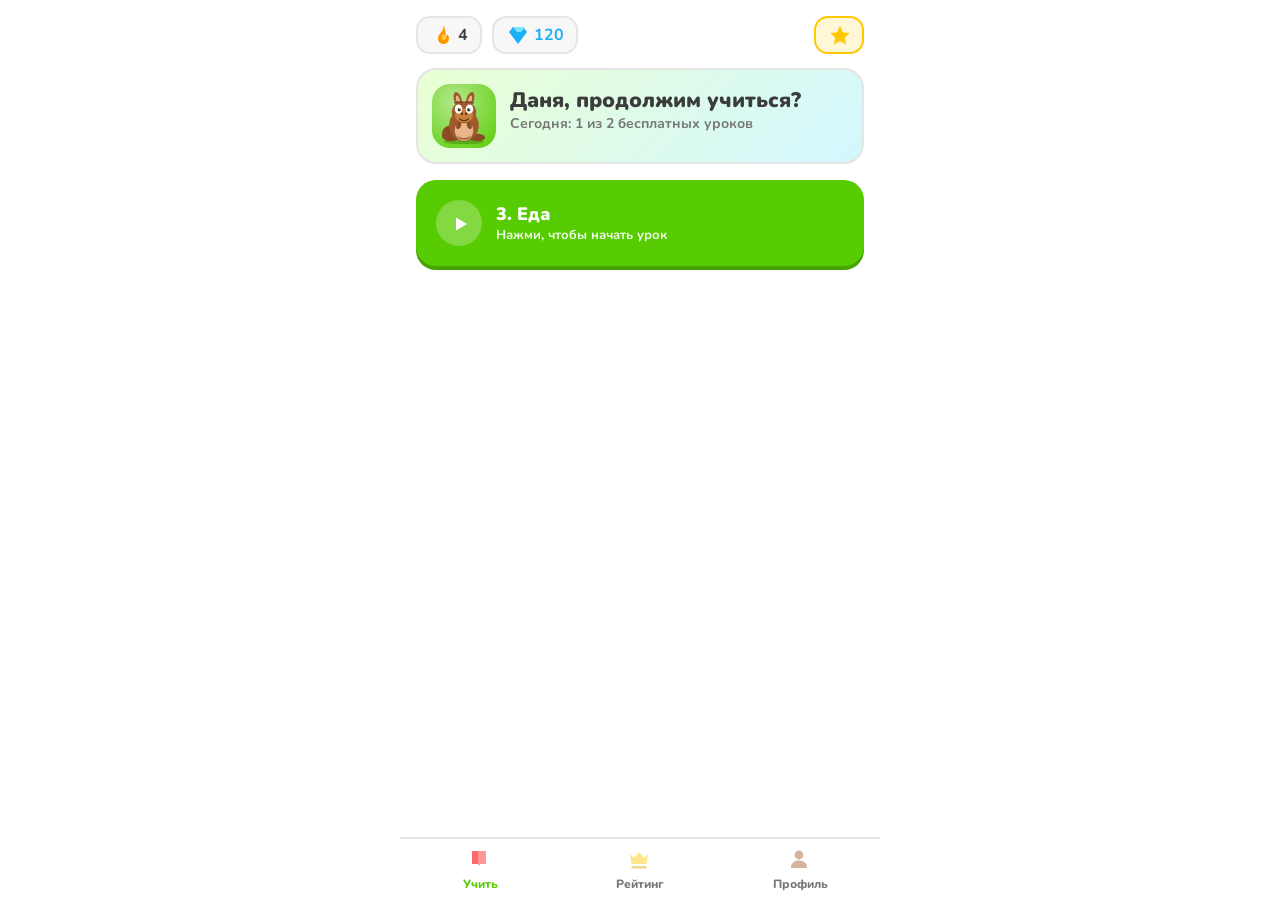
==== miniapp/preview.html @ 7c165dd8 "Redesign: Nunito, SVG icons, tabs, leaderboard, sentence exercises" ====
<!DOCTYPE html>
<html lang="ru">
<head>
  <meta charset="UTF-8">
  <meta name="viewport" content="width=device-width, initial-scale=1.0, user-scalable=no">
  <title>Krolingo — превью</title>
  <script>
    // Заглушки Telegram + API для локального превью дизайна
    window.Telegram = { WebApp: {
      initData: "preview", expand() {}, ready() {},
      showAlert(m) { alert(m); },
      sendData() {}, openTelegramLink(u) { location.href = u; },
    }};
    const mock = (path) => {
      if (path === "/me") return { id: 1, first_name: "Даня", xp: 120, streak: 4, subscription_days_left: 0, has_subscription: false };
      if (path === "/languages") return [{ id: 1, code: "en", name: "Английский", flag: "🇬🇧" }, { id: 2, code: "es", name: "Испанский", flag: "🇪🇸" }];
      if (path === "/progress") return { items: [{ language_id: 1, current_lesson: 3, lesson_title: "3. Еда", completed: false }], lessons_done_today: 1, free_daily_limit: 2, can_start: true };
      if (path === "/lesson/1") return { lesson_id: 11, number: 3, title: "3. Еда", exercises: [
        { id: 1, type: "choice", prompt: "Как переводится «bread»?", payload: { options: ["хлеб", "вода", "молоко", "сыр"], correct: "хлеб" } },
        { id: 2, type: "sentence", prompt: "Переведи: «Я пью воду»", payload: { bank: ["I", "drink", "water", "blue", "they"], correct: "I drink water" } },
        { id: 3, type: "pairs", prompt: "Соедини пары:", payload: { pairs: [["cat","кот"],["dog","собака"],["sun","солнце"]] } },
      ] };
      if (path === "/leaderboard") return { items: [
        { rank: 1, name: "Даня", xp: 120, is_me: true },
        { rank: 2, name: "Мария", xp: 95, is_me: false },
        { rank: 3, name: "Alex", xp: 60, is_me: false },
      ], my_rank: 1, my_xp: 120 };
      if (path === "/plans") return [{ key: "week", days: 7, stars: 50, title: "Подписка 7 дней" }, { key: "month", days: 30, stars: 150, title: "Подписка 30 дней" }];
      return { ok: true };
    };
    const realFetch = window.fetch.bind(window);
    window.fetch = (url, opts) => {
      if (url.startsWith("/api/")) {
        return Promise.resolve(new Response(JSON.stringify(mock(url.replace("/api", ""))), { status: 200 }));
      }
      return realFetch(url, opts);
    };
  </script>
  <link rel="preconnect" href="https://fonts.googleapis.com">
  <link rel="preconnect" href="https://fonts.gstatic.com" crossorigin>
  <link href="https://fonts.googleapis.com/css2?family=Nunito:wght@700;800;900&display=swap" rel="stylesheet">
  <link rel="stylesheet" href="style.css">
</head>
<body>
  <div id="app">
    <div id="screen-loading" class="screen active"><div class="spinner"></div><p class="muted">Загрузка…</p></div>
    <div id="screen-onboarding" class="screen">
      <img class="mascot" src="assets/logo.png" alt="Krolingo">
      <h1>Выбери языки</h1>
      <p class="muted">Можно несколько. Бесплатно — 2 урока в день.</p>
      <div id="lang-list" class="card-list"></div>
      <button id="btn-start" class="btn btn-primary" disabled>Начать</button>
    </div>
    <div id="screen-home" class="screen">
      <div class="topbar">
        <div class="pill"><svg class="ic"><use href="#i-flame"/></svg><b id="streak">0</b></div>
        <div class="pill"><svg class="ic gem"><use href="#i-gem"/></svg><b id="xp">0</b></div>
        <button id="btn-plans" class="pill pill-btn"><svg class="ic"><use href="#i-star"/></svg></button>
      </div>
      <div class="hero">
        <img class="hero-logo" src="assets/logo.png" alt="">
        <div><h2 id="hello-name">Привет!</h2><p id="limit-info" class="muted"></p></div>
      </div>
      <div id="progress-list" class="card-list"></div>
    </div>
    <div id="screen-lesson" class="screen">
      <div class="lesson-top">
        <button class="icon-btn" onclick="goHome()"><svg class="ic"><use href="#i-close"/></svg></button>
        <div class="progress-bar"><div id="lesson-progress"></div></div>
      </div>
      <h2 id="lesson-title"></h2>
      <div id="exercise-box"></div>
      <div id="exercise-options" class="card-list"></div>
      <button id="btn-check" class="btn btn-primary">Проверить</button>
    </div>
    <div id="screen-result" class="screen center">
      <img class="mascot" src="assets/logo.png" alt="">
      <h1>Урок пройден!</h1>
      <div class="result-stats">
        <div class="pill big"><svg class="ic"><use href="#i-target"/></svg><b id="res-correct"></b></div>
        <div class="pill big"><svg class="ic"><use href="#i-flame"/></svg><b id="res-streak"></b></div>
        <div class="pill big"><svg class="ic gem"><use href="#i-gem"/></svg><b id="res-xp"></b></div>
      </div>
      <button class="btn btn-primary" onclick="goHome()">Продолжить</button>
    </div>
    <div id="screen-plans" class="screen">
      <h1>Безлимитный доступ</h1>
      <p class="muted">С подпиской уроков в день — сколько хочешь.</p>
      <div id="plans-list" class="card-list"></div>
      <p class="muted small">Оплата откроется в чате бота.</p>
      <button class="btn" onclick="goHome()">Назад</button>
    </div>
    <div id="screen-limit" class="screen center">
      <img class="mascot" src="assets/logo.png" alt="">
      <h1>Лимит на сегодня</h1>
      <p class="muted">Бесплатно доступно 2 урока в день.<br>Оформи подписку — и учись без ограничений.</p>
      <button class="btn btn-primary" onclick="showPlans()">Смотреть тарифы</button>
      <button class="btn" onclick="goHome()">Завтра продолжу</button>
    </div>
    <div id="screen-board" class="screen">
      <h1>Рейтинг</h1>
      <p class="muted">Топ учеников по очкам опыта</p>
      <div id="board-list" class="card-list"></div>
    </div>
    <div id="screen-profile" class="screen">
      <h1>Профиль</h1>
      <div class="profile-card">
        <div class="avatar-ring"><img class="mascot small" src="assets/logo.png" alt=""></div>
        <h2 id="profile-name"></h2>
        <p class="muted" id="profile-sub"></p>
      </div>
      <div class="stat-grid">
        <div class="stat-box"><svg class="ic"><use href="#i-gem"/></svg><b id="p-xp">0</b><span>XP</span></div>
        <div class="stat-box"><svg class="ic"><use href="#i-flame"/></svg><b id="p-streak">0</b><span>дней подряд</span></div>
        <div class="stat-box"><svg class="ic"><use href="#i-book"/></svg><b id="p-lessons">0</b><span>уроков</span></div>
        <div class="stat-box"><svg class="ic"><use href="#i-star"/></svg><b id="p-rank">—</b><span>место</span></div>
      </div>
      <div class="card-list">
        <button class="card row" onclick="showPlans()"><svg class="ic"><use href="#i-star"/></svg> Подписка</button>
        <button class="card row" id="btn-share"><svg class="ic"><use href="#i-share"/></svg> Поделиться с другом</button>
      </div>
    </div>
    <nav id="tabbar">
      <button class="tab active" data-tab="home"><svg class="ic"><use href="#i-book"/></svg><span>Учить</span></button>
      <button class="tab" data-tab="board"><svg class="ic"><use href="#i-crown"/></svg><span>Рейтинг</span></button>
      <button class="tab" data-tab="profile"><svg class="ic"><use href="#i-user"/></svg><span>Профиль</span></button>
    </nav>
  </div>
  <svg width="0" height="0" style="position:absolute">
    <defs>
      <g id="i-flame"><path fill="#ff9600" d="M13.5.7s.8 3.5-1.6 6.6C9.6 10 8 12.2 8 14.5A5.5 5.5 0 0 0 19 14.5c0-1.5-.6-2.9-1.4-4.2-.4 1.3-1.2 2-1.9 2 .5-2.5-.5-6.5-2.2-11.6z"/><path fill="#ffcd37" d="M13.7 9.2c-.7 1.4-2.1 2.6-2.1 4.3a2.4 2.4 0 0 0 4.8 0c0-1.1-.5-2.1-1-3-.4.6-.9 1-1.7 1.3.5-1 .3-2 .3-2.6z"/></g>
      <g id="i-gem"><path fill="#1cb0f6" d="M7 3h10l4 5-9 12L3 8z"/><path fill="#7ee3ff" d="M7 3l4 5h4l4-5z"/></g>
      <g id="i-star"><path fill="#ffc800" d="M12 2l2.9 6.3 6.9.8-5.1 4.7 1.4 6.8L12 17l-6.1 3.6 1.4-6.8L2.2 9.1l6.9-.8z"/></g>
      <g id="i-crown"><path fill="#ffc800" d="M3 7l4 4 5-6 5 6 4-4-1.5 10h-15z"/><rect x="4.5" y="19" width="15" height="2.4" rx="1.2" fill="#e0a500"/></g>
      <g id="i-book"><path fill="#ff6b6b" d="M5 4h6a2 2 0 0 1 2 2v13a2 2 0 0 0-2-2H5z"/><path fill="#ff9797" d="M19 4h-6a2 2 0 0 0-2 2v13a2 2 0 0 1 2-2h6z"/></g>
      <g id="i-user"><circle cx="12" cy="8" r="4.4" fill="#a05a2c"/><path fill="#a05a2c" d="M4 20c0-4 3.6-6.5 8-6.5s8 2.5 8 6.5v1H4z"/></g>
      <g id="i-close"><path stroke="#afafaf" stroke-width="2.6" stroke-linecap="round" d="M6 6l12 12M18 6L6 18"/></g>
      <g id="i-target"><circle cx="12" cy="12" r="9" fill="none" stroke="#ff4b4b" stroke-width="2.6"/><circle cx="12" cy="12" r="4.5" fill="#ff4b4b"/></g>
      <g id="i-share"><path fill="#1cb0f6" d="M14 4l6 5.5L14 15v-3.4C8 11.6 5.5 14 4.5 17.5 4 13.5 6 8.6 14 8z"/></g>
      <g id="i-play"><path fill="#fff" d="M8 5.5v13l11-6.5z"/></g>
    </defs>
  </svg>
  <script src="app.js"></script>
</body>
</html>
---- miniapp/style.css ----
:root {
  --green: #58cc02;
  --green-dark: #46a302;
  --blue: #1cb0f6;
  --blue-dark: #1899d6;
  --red: #ff4b4b;
  --gold: #ffc800;
  --ink: #3c3c3c;
  --muted: #777777;
  --line: #e5e5e5;
  --bg: #ffffff;
  --card: #f7f7f7;
}

* { box-sizing: border-box; margin: 0; padding: 0; }

body {
  background: var(--bg);
  color: var(--ink);
  font-family: "Nunito", -apple-system, "Segoe UI", sans-serif;
  font-weight: 800;
  min-height: 100vh;
}

#app { max-width: 480px; margin: 0 auto; padding: 16px 16px 90px; }

.screen { display: none; }
.screen.active { display: block; }
.screen.center { text-align: center; padding-top: 40px; }
.screen.center .btn { margin-top: 14px; }

h1 { font-size: 26px; font-weight: 900; margin-bottom: 6px; }
h2 { font-size: 21px; font-weight: 900; }
.muted { color: var(--muted); font-weight: 700; margin-bottom: 14px; font-size: 14px; }
.small { font-size: 12px; }

.ic { width: 22px; height: 22px; flex: none; }

/* верхняя панель */
.topbar { display: flex; gap: 10px; align-items: center; margin-bottom: 14px; }
.pill {
  display: inline-flex; align-items: center; gap: 6px;
  background: var(--card); border: 2px solid var(--line);
  border-radius: 14px; padding: 6px 12px;
  font-size: 15px; color: var(--gold);
}
.pill b { color: var(--gold); font-size: 16px; }
.pill .gem + b { color: var(--blue); }
.pill b { color: var(--ink); }
.pill-btn { margin-left: auto; cursor: pointer; background: #fff7d6; border-color: var(--gold); }
.pill.big { padding: 10px 16px; font-size: 17px; }

.hero {
  display: flex; gap: 14px; align-items: center;
  background: linear-gradient(135deg, #e9ffd3, #d3f7ff);
  border: 2px solid var(--line); border-radius: 20px;
  padding: 14px; margin-bottom: 16px;
}
.hero-logo { width: 64px; height: 64px; border-radius: 18px; }

/* карточки */
.card-list { display: flex; flex-direction: column; gap: 12px; margin-bottom: 16px; }
.card {
  background: var(--card);
  border: 2px solid var(--line);
  border-radius: 16px;
  padding: 16px;
  font-size: 16px; font-weight: 800; color: var(--ink);
  cursor: pointer; text-align: left; width: 100%;
  font-family: inherit;
  display: flex; align-items: center; gap: 10px;
}
.card.selected { border-color: var(--green); background: #efffe3; }
.card.done { opacity: 0.55; }
.card.row { justify-content: flex-start; }

/* урок-карточка на главной */
.lesson-card {
  background: var(--green); border: none; border-radius: 20px;
  padding: 20px; color: #fff; cursor: pointer; width: 100%;
  text-align: left; font-family: inherit;
  box-shadow: 0 4px 0 var(--green-dark);
  display: flex; align-items: center; gap: 14px;
}
.lesson-card:active { box-shadow: none; transform: translateY(4px); }
.lesson-card .lc-icon {
  width: 46px; height: 46px; border-radius: 50%;
  background: rgba(255,255,255,.25); display: flex; align-items: center; justify-content: center;
}
.lesson-card .lc-title { font-size: 18px; font-weight: 900; }
.lesson-card .lc-sub { font-size: 13px; font-weight: 700; opacity: .9; }
.lesson-card.completed { background: var(--card); color: var(--muted); box-shadow: 0 4px 0 var(--line); }

/* кнопки */
.btn {
  background: var(--card); color: var(--ink);
  border: 2px solid var(--line); border-radius: 16px;
  padding: 15px 20px; font-size: 16px; font-weight: 900;
  cursor: pointer; width: 100%; font-family: inherit;
  box-shadow: 0 4px 0 var(--line);
}
.btn:active:not(:disabled) { box-shadow: none; transform: translateY(4px); }
.btn-primary { background: var(--green); color: #fff; border: none; box-shadow: 0 4px 0 var(--green-dark); text-transform: uppercase; letter-spacing: .5px; }
.btn-blue { background: var(--blue); color: #fff; border: none; box-shadow: 0 4px 0 var(--blue-dark); }
.btn:disabled { opacity: .4; cursor: default; }
.btn-small { width: auto; padding: 8px 14px; font-size: 14px; }

.icon-btn {
  background: none; border: none; cursor: pointer; padding: 4px;
}

/* урок */
.lesson-top { display: flex; align-items: center; gap: 10px; margin-bottom: 10px; }
.progress-bar { flex: 1; background: var(--card); border-radius: 10px; height: 14px; overflow: hidden; border: 2px solid var(--line); }
#lesson-progress { background: var(--green); height: 100%; width: 0; transition: width .3s; }

#exercise-box { margin: 14px 0 18px; }
#exercise-box h2 { font-size: 20px; }

.option.correct { border-color: var(--green); background: #efffe3; color: var(--green-dark); }
.option.wrong { border-color: var(--red); background: #ffe8e8; color: var(--red); }

/* сборка предложения */
.sentence-line {
  min-height: 56px; border-bottom: 2px solid var(--line);
  display: flex; flex-wrap: wrap; gap: 8px; padding-bottom: 10px; margin-bottom: 14px;
}
.word-chip {
  background: #fff; border: 2px solid var(--line); border-radius: 12px;
  padding: 8px 14px; font-size: 16px; font-weight: 800; cursor: pointer;
  font-family: inherit; color: var(--ink);
  box-shadow: 0 3px 0 var(--line);
}
.word-chip:active { box-shadow: none; transform: translateY(3px); }
.word-chip.used { visibility: hidden; }
.word-chip.placed { background: var(--card); }

/* маскот */
.mascot { width: 130px; height: 130px; border-radius: 30px; margin-bottom: 14px; }
.mascot.small { width: 84px; height: 84px; margin: 0; }

.result-stats { display: flex; gap: 10px; justify-content: center; margin: 18px 0 8px; }

/* профиль */
.profile-card { text-align: center; margin-bottom: 18px; }
.avatar-ring {
  width: 110px; height: 110px; margin: 0 auto 10px;
  border-radius: 50%; border: 4px solid var(--gold);
  display: flex; align-items: center; justify-content: center;
  background: #fff7d6;
}
.stat-grid { display: grid; grid-template-columns: 1fr 1fr; gap: 12px; margin-bottom: 18px; }
.stat-box {
  background: var(--card); border: 2px solid var(--line); border-radius: 16px;
  padding: 14px; text-align: center; display: flex; flex-direction: column; align-items: center; gap: 4px;
}
.stat-box b { font-size: 22px; font-weight: 900; }
.stat-box span { font-size: 12px; color: var(--muted); font-weight: 700; }

/* рейтинг */
.board-row { display: flex; align-items: center; gap: 12px; }
.board-rank { width: 34px; text-align: center; font-weight: 900; font-size: 17px; color: var(--muted); }
.board-row.first .board-rank { color: var(--gold); }
.board-name { flex: 1; }
.board-xp { color: var(--blue); display: flex; align-items: center; gap: 4px; }
.board-me { border-color: var(--green); background: #efffe3; }

/* нижний таббар */
#tabbar {
  position: fixed; bottom: 0; left: 0; right: 0;
  max-width: 480px; margin: 0 auto;
  display: flex; background: #fff; border-top: 2px solid var(--line);
  padding: 8px 0 max(8px, env(safe-area-inset-bottom));
  z-index: 10;
}
.tab {
  flex: 1; background: none; border: none; cursor: pointer;
  display: flex; flex-direction: column; align-items: center; gap: 3px;
  color: var(--muted); font-family: inherit; font-weight: 800; font-size: 12px;
}
.tab .ic { width: 26px; height: 26px; opacity: .45; }
.tab.active { color: var(--green); }
.tab.active .ic { opacity: 1; }
#i-book, #i-crown, #i-user { fill: currentColor; }

.spinner {
  border: 5px solid var(--card);
  border-top-color: var(--green);
  border-radius: 50%;
  width: 40px; height: 40px;
  margin: 120px auto 16px;
  animation: spin 1s linear infinite;
}
@keyframes spin { to { transform: rotate(360deg); } }
#screen-loading { text-align: center; color: var(--muted); }
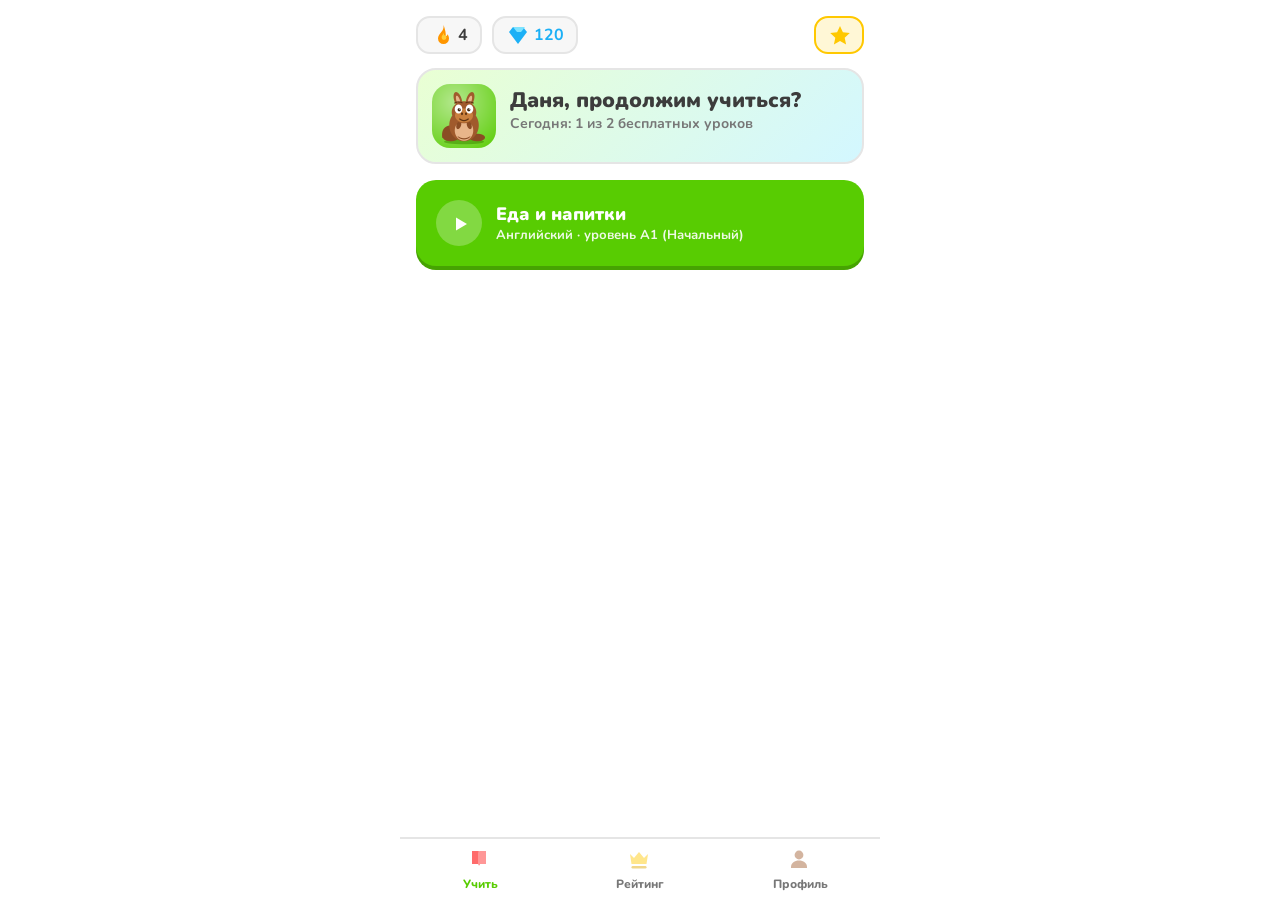
==== commit a4326a48: "Levels A1-B1, placement test, 1 language for free tier, more content" ====
--- a/miniapp/preview.html
+++ b/miniapp/preview.html
@@ -12,9 +12,11 @@
       sendData() {}, openTelegramLink(u) { location.href = u; },
     }};
     const mock = (path) => {
-      if (path === "/me") return { id: 1, first_name: "Даня", xp: 120, streak: 4, subscription_days_left: 0, has_subscription: false };
+      if (path === "/me") return { id: 1, first_name: "Даня", xp: 120, streak: 4, subscription_days_left: 0, has_subscription: false, can_add_language: true, languages_count: 0 };
       if (path === "/languages") return [{ id: 1, code: "en", name: "Английский", flag: "🇬🇧" }, { id: 2, code: "es", name: "Испанский", flag: "🇪🇸" }];
-      if (path === "/progress") return { items: [{ language_id: 1, current_lesson: 3, lesson_title: "3. Еда", completed: false }], lessons_done_today: 1, free_daily_limit: 2, can_start: true };
+      if (path === "/progress") return location.search.includes("onboarding")
+        ? { items: [], lessons_done_today: 0, free_daily_limit: 2, can_start: true }
+        : { items: [{ language_id: 1, language_name: "Английский", level: "A1", level_name: "Начальный", current_lesson: 3, lesson_title: "Еда и напитки", completed: false }], lessons_done_today: 1, free_daily_limit: 2, can_start: true };
       if (path === "/lesson/1") return { lesson_id: 11, number: 3, title: "3. Еда", exercises: [
         { id: 1, type: "choice", prompt: "Как переводится «bread»?", payload: { options: ["хлеб", "вода", "молоко", "сыр"], correct: "хлеб" } },
         { id: 2, type: "sentence", prompt: "Переведи: «Я пью воду»", payload: { bank: ["I", "drink", "water", "blue", "they"], correct: "I drink water" } },
@@ -26,6 +28,12 @@
         { rank: 3, name: "Alex", xp: 60, is_me: false },
       ], my_rank: 1, my_xp: 120 };
       if (path === "/plans") return [{ key: "week", days: 7, stars: 50, title: "Подписка 7 дней" }, { key: "month", days: 30, stars: 150, title: "Подписка 30 дней" }];
+      if (path.startsWith("/placement/start")) return { questions: [
+        { type: "choice", prompt: "Как переводится «bread»?", payload: { options: ["хлеб", "вода", "молоко", "сыр"], correct: "хлеб" } },
+        { type: "choice", prompt: "Как переводится «water»?", payload: { options: ["вода", "огонь", "земля", "ветер"], correct: "вода" } },
+        { type: "choice", prompt: "Как переводится «dog»?", payload: { options: ["собака", "кошка", "птица", "рыба"], correct: "собака" } },
+      ] };
+      if (path.startsWith("/placement/finish")) return { level: "A1", level_name: "Начальный" };
       return { ok: true };
     };
     const realFetch = window.fetch.bind(window);
@@ -46,10 +54,33 @@
     <div id="screen-loading" class="screen active"><div class="spinner"></div><p class="muted">Загрузка…</p></div>
     <div id="screen-onboarding" class="screen">
       <img class="mascot" src="assets/logo.png" alt="Krolingo">
-      <h1>Выбери языки</h1>
-      <p class="muted">Можно несколько. Бесплатно — 2 урока в день.</p>
+      <h1>Выбери язык</h1>
+      <p class="muted" id="onboarding-hint">Бесплатно доступен 1 язык. С подпиской — несколько.</p>
       <div id="lang-list" class="card-list"></div>
-      <button id="btn-start" class="btn btn-primary" disabled>Начать</button>
+      <button id="btn-start" class="btn btn-primary" disabled>Дальше</button>
+    </div>
+    <div id="screen-level" class="screen">
+      <img class="mascot" src="assets/logo.png" alt="">
+      <h1 id="level-title">Как хорошо ты знаешь язык?</h1>
+      <p class="muted">Ответь честно — дальше будет короткий тест для точности.</p>
+      <div class="card-list" id="level-options">
+        <button class="card" data-level="A1"><b>С нуля</b><br><span class="muted">Только начинаю учить</span></button>
+        <button class="card" data-level="A2"><b>Немного знаю</b><br><span class="muted">Учил(а) в школе или сам(а)</span></button>
+        <button class="card" data-level="B1"><b>Уверенно</b><br><span class="muted">Могу поддержать разговор</span></button>
+      </div>
+    </div>
+    <div id="screen-quiz" class="screen">
+      <div class="lesson-top"><div class="progress-bar"><div id="quiz-progress"></div></div></div>
+      <p class="muted" id="quiz-step"></p>
+      <h2 id="quiz-prompt"></h2>
+      <div id="quiz-options" class="card-list"></div>
+    </div>
+    <div id="screen-level-result" class="screen center">
+      <img class="mascot" src="assets/logo.png" alt="">
+      <h1>Твой уровень</h1>
+      <p id="assigned-level" class="level-badge"></p>
+      <p class="muted">Уроки подстроены под твой уровень.<br>Пройдёшь все уроки уровня — откроется следующий.</p>
+      <button class="btn btn-primary" onclick="goHome()">Начать учить</button>
     </div>
     <div id="screen-home" class="screen">
       <div class="topbar">
--- a/miniapp/style.css
+++ b/miniapp/style.css
@@ -139,6 +139,13 @@
 .mascot { width: 130px; height: 130px; border-radius: 30px; margin-bottom: 14px; }
 .mascot.small { width: 84px; height: 84px; margin: 0; }
 
+.level-badge {
+  display: inline-block; background: var(--green); color: #fff;
+  font-size: 22px; font-weight: 900; border-radius: 16px;
+  padding: 10px 26px; margin: 8px 0 14px;
+  box-shadow: 0 4px 0 var(--green-dark);
+}
+
 .result-stats { display: flex; gap: 10px; justify-content: center; margin: 18px 0 8px; }
 
 /* профиль */
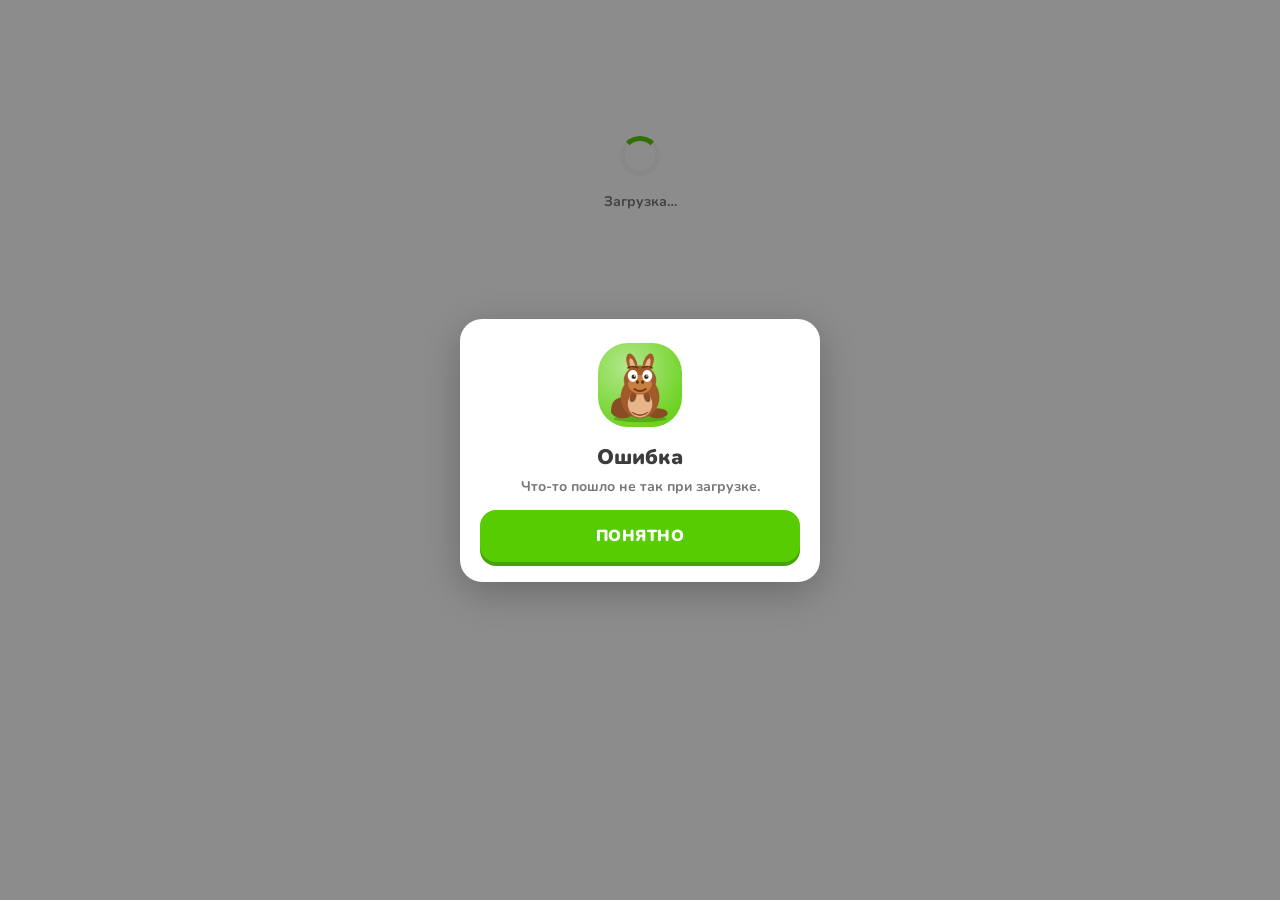
==== commit b511b854: "35 lessons per level, intro screen, lesson path, level exam (70%), pet thoughts" ====
--- a/miniapp/preview.html
+++ b/miniapp/preview.html
@@ -12,15 +12,23 @@
       sendData() {}, openTelegramLink(u) { location.href = u; },
     }};
     const mock = (path) => {
-      if (path === "/me") return { id: 1, first_name: "Даня", xp: 120, streak: 4, subscription_days_left: 0, has_subscription: false, can_add_language: true, languages_count: 0 };
+      if (path === "/me") return { id: 1, first_name: "Даня", xp: 120, streak: 4, pet_mood: "happy", lessons_done_today: 1, subscription_days_left: 0, has_subscription: false, can_add_language: true, languages_count: 0 };
       if (path === "/languages") return [{ id: 1, code: "en", name: "Английский", flag: "🇬🇧" }, { id: 2, code: "es", name: "Испанский", flag: "🇪🇸" }];
       if (path === "/progress") return location.search.includes("onboarding")
         ? { items: [], lessons_done_today: 0, free_daily_limit: 2, can_start: true }
-        : { items: [{ language_id: 1, language_name: "Английский", level: "A1", level_name: "Начальный", current_lesson: 3, lesson_title: "Еда и напитки", completed: false }], lessons_done_today: 1, free_daily_limit: 2, can_start: true };
-      if (path === "/lesson/1") return { lesson_id: 11, number: 3, title: "3. Еда", exercises: [
+        : { items: [{ language_id: 1, language_name: "Английский", level: "A1", level_name: "Начальный", next_level: "A2", current_lesson: 2, lesson_title: "Семья и друзья", completed: false, level_done: 1, level_total: 35, exam_open: false,
+            path: [{ number: 1, lesson_id: 11, title: "Первые слова", done: true },
+                   { number: 2, lesson_id: 12, title: "Семья и друзья", done: false },
+                   ...Array.from({length: 33}, (_, i) => ({ number: i + 3, lesson_id: 13 + i, title: "Урок " + (i + 3), done: false }))] }],
+          lessons_done_today: 1, free_daily_limit: 2, can_start: true };
+      if (path === "/lesson/1") return { lesson_id: 11, number: 3, level: "A1", title: "Еда и напитки", intro_words: [["bread","хлеб"],["milk","молоко"],["water","вода"],["apple","яблоко"]], exercises: [
         { id: 1, type: "choice", prompt: "Как переводится «bread»?", payload: { options: ["хлеб", "вода", "молоко", "сыр"], correct: "хлеб" } },
-        { id: 2, type: "sentence", prompt: "Переведи: «Я пью воду»", payload: { bank: ["I", "drink", "water", "blue", "they"], correct: "I drink water" } },
-        { id: 3, type: "pairs", prompt: "Соедини пары:", payload: { pairs: [["cat","кот"],["dog","собака"],["sun","солнце"]] } },
+        { id: 2, type: "gap", prompt: "Вставь пропущенное слово:", payload: { sentence: "The cat ___ bread", options: ["reads", "eats", "sleeps", "runs"], correct: "eats" } },
+        { id: 3, type: "sentence", prompt: "Переведи: «Я пью воду»", payload: { bank: ["I", "drink", "water", "blue", "they"], correct: "I drink water" } },
+      ] };
+      if (path === "/history") return { items: [
+        { lesson_id: 11, title: "Еда и напитки", level: "A1", language_name: "Английский", completed_at: "22.11.2026" },
+        { lesson_id: 7, title: "Первые слова", level: "A1", language_name: "Английский", completed_at: "21.11.2026" },
       ] };
       if (path === "/leaderboard") return { items: [
         { rank: 1, name: "Даня", xp: 120, is_me: true },
@@ -102,7 +110,10 @@
       <h2 id="lesson-title"></h2>
       <div id="exercise-box"></div>
       <div id="exercise-options" class="card-list"></div>
-      <button id="btn-check" class="btn btn-primary">Проверить</button>
+      <div class="lesson-actions">
+        <button id="btn-dontknow" class="btn btn-dontknow">Не знаю</button>
+        <button id="btn-check" class="btn btn-primary">Проверить</button>
+      </div>
     </div>
     <div id="screen-result" class="screen center">
       <img class="mascot" src="assets/logo.png" alt="">
@@ -139,6 +150,7 @@
         <div class="avatar-ring"><img class="mascot small" src="assets/logo.png" alt=""></div>
         <h2 id="profile-name"></h2>
         <p class="muted" id="profile-sub"></p>
+        <p id="pet-caption" class="pet-caption"></p>
       </div>
       <div class="stat-grid">
         <div class="stat-box"><svg class="ic"><use href="#i-gem"/></svg><b id="p-xp">0</b><span>XP</span></div>
@@ -150,6 +162,8 @@
         <button class="card row" onclick="showPlans()"><svg class="ic"><use href="#i-star"/></svg> Подписка</button>
         <button class="card row" id="btn-share"><svg class="ic"><use href="#i-share"/></svg> Поделиться с другом</button>
       </div>
+      <h2 style="margin-bottom:10px">История уроков</h2>
+      <div id="history-list" class="card-list"></div>
     </div>
     <nav id="tabbar">
       <button class="tab active" data-tab="home"><svg class="ic"><use href="#i-book"/></svg><span>Учить</span></button>
@@ -157,6 +171,16 @@
       <button class="tab" data-tab="profile"><svg class="ic"><use href="#i-user"/></svg><span>Профиль</span></button>
     </nav>
   </div>
+    <!-- Модалка -->
+    <div id="modal" class="modal-overlay">
+      <div class="modal">
+        <img id="modal-img" class="mascot small" src="assets/logo.png" alt="">
+        <h2 id="modal-title"></h2>
+        <p id="modal-text" class="muted"></p>
+        <button id="modal-btn" class="btn btn-primary">Понятно</button>
+      </div>
+    </div>
+
   <svg width="0" height="0" style="position:absolute">
     <defs>
       <g id="i-flame"><path fill="#ff9600" d="M13.5.7s.8 3.5-1.6 6.6C9.6 10 8 12.2 8 14.5A5.5 5.5 0 0 0 19 14.5c0-1.5-.6-2.9-1.4-4.2-.4 1.3-1.2 2-1.9 2 .5-2.5-.5-6.5-2.2-11.6z"/><path fill="#ffcd37" d="M13.7 9.2c-.7 1.4-2.1 2.6-2.1 4.3a2.4 2.4 0 0 0 4.8 0c0-1.1-.5-2.1-1-3-.4.6-.9 1-1.7 1.3.5-1 .3-2 .3-2.6z"/></g>
--- a/miniapp/style.css
+++ b/miniapp/style.css
@@ -120,6 +120,19 @@
 .option.correct { border-color: var(--green); background: #efffe3; color: var(--green-dark); }
 .option.wrong { border-color: var(--red); background: #ffe8e8; color: var(--red); }
 
+.sentence-text {
+  font-size: 19px; font-weight: 800;
+  background: var(--card); border: 2px solid var(--line);
+  border-radius: 14px; padding: 14px 16px; margin-top: 10px;
+}
+
+.lesson-actions { display: flex; gap: 10px; }
+.lesson-actions .btn-primary { flex: 1; }
+.btn-dontknow {
+  width: auto; padding: 15px 20px;
+  color: var(--muted); background: var(--card);
+}
+
 /* сборка предложения */
 .sentence-line {
   min-height: 56px; border-bottom: 2px solid var(--line);
@@ -144,6 +157,14 @@
   font-size: 22px; font-weight: 900; border-radius: 16px;
   padding: 10px 26px; margin: 8px 0 14px;
   box-shadow: 0 4px 0 var(--green-dark);
+}
+
+.flag {
+  display: inline-flex; align-items: center; justify-content: center;
+  width: 34px; height: 34px; border-radius: 50%;
+  background: var(--blue); color: #fff;
+  font-size: 12px; font-weight: 900; letter-spacing: .5px;
+  flex: none;
 }
 
 .result-stats { display: flex; gap: 10px; justify-content: center; margin: 18px 0 8px; }
@@ -164,6 +185,73 @@
 .stat-box b { font-size: 22px; font-weight: 900; }
 .stat-box span { font-size: 12px; color: var(--muted); font-weight: 700; }
 
+.pet-caption {
+  display: inline-block; background: #fff7d6; border: 2px solid var(--gold);
+  border-radius: 14px; padding: 8px 16px;
+  font-size: 14px; font-weight: 800; color: #8a6d00; margin-top: 4px;
+}
+
+/* питомец на главной с мыслями */
+.pet-box { display: flex; align-items: flex-start; gap: 12px; margin-bottom: 14px; }
+.home-pet {
+  width: 84px; height: 84px; border-radius: 22px; flex: none;
+  animation: petBounce 2.6s ease-in-out infinite;
+}
+@keyframes petBounce {
+  0%, 100% { transform: translateY(0) rotate(-2deg); }
+  50% { transform: translateY(-7px) rotate(2deg); }
+}
+.thought-bubble {
+  position: relative; background: #fff; border: 2px solid var(--line);
+  border-radius: 18px; padding: 12px 14px;
+  font-size: 13.5px; font-weight: 700; color: var(--ink);
+  flex: 1; line-height: 1.45;
+}
+.thought-bubble::before {
+  content: ""; position: absolute; left: -10px; top: 22px;
+  border: 6px solid transparent; border-right-color: var(--line);
+}
+
+/* путь уроков */
+.path { display: flex; flex-direction: column; align-items: center; gap: 2px; padding: 10px 0 20px; }
+.path-node {
+  width: 64px; height: 64px; border-radius: 50%;
+  border: none; cursor: pointer;
+  display: flex; align-items: center; justify-content: center;
+  font-family: inherit; font-weight: 900; font-size: 18px;
+  position: relative;
+}
+.path-connector { width: 4px; height: 22px; background: var(--line); }
+.path-node.done { background: var(--green); color: #fff; box-shadow: 0 4px 0 var(--green-dark); }
+.path-node.current {
+  background: var(--gold); color: #fff; box-shadow: 0 4px 0 #e0a500;
+  animation: pulse 1.6s ease-in-out infinite;
+}
+@keyframes pulse { 0%,100% { transform: scale(1); } 50% { transform: scale(1.09); } }
+.path-node.locked { background: var(--card); color: #c0c0c0; border: 2px solid var(--line); cursor: default; }
+.path-exam {
+  width: auto; padding: 0 22px; border-radius: 20px;
+  background: var(--blue); color: #fff; box-shadow: 0 4px 0 var(--blue-dark);
+}
+.path-wrap { background: var(--card); border: 2px solid var(--line); border-radius: 20px; margin-bottom: 14px; padding: 6px 0; }
+.path-header { text-align: center; padding: 10px 14px 4px; }
+.path-header b { font-size: 16px; }
+.path-progress-line { font-size: 13px; color: var(--muted); font-weight: 700; }
+
+/* экран знакомства со словами */
+.intro-pet { width: 96px; height: 96px; animation: petBounce 2.2s ease-in-out infinite; }
+.word-grid { display: flex; flex-wrap: wrap; gap: 10px; margin: 14px 0 18px; }
+.word-card {
+  flex: 1 1 calc(50% - 10px); min-width: 140px;
+  background: var(--card); border: 2px solid var(--line); border-radius: 16px;
+  padding: 12px 14px; display: flex; align-items: center; gap: 10px;
+  animation: wordIn .35s ease-out backwards;
+}
+.word-card .w-emoji { font-size: 26px; }
+.word-card .w-word { font-weight: 900; font-size: 16px; }
+.word-card .w-trans { color: var(--muted); font-size: 13px; font-weight: 700; }
+@keyframes wordIn { from { transform: scale(.7); opacity: 0; } }
+
 /* рейтинг */
 .board-row { display: flex; align-items: center; gap: 12px; }
 .board-rank { width: 34px; text-align: center; font-weight: 900; font-size: 17px; color: var(--muted); }
@@ -200,3 +288,22 @@
 }
 @keyframes spin { to { transform: rotate(360deg); } }
 #screen-loading { text-align: center; color: var(--muted); }
+
+/* модалка */
+.modal-overlay {
+  display: none; position: fixed; inset: 0;
+  background: rgba(0,0,0,.45);
+  align-items: center; justify-content: center;
+  z-index: 100; padding: 20px;
+}
+.modal-overlay.open { display: flex; }
+.modal {
+  background: #fff; border-radius: 22px;
+  padding: 24px 20px 20px; max-width: 360px; width: 100%;
+  text-align: center;
+  box-shadow: 0 10px 40px rgba(0,0,0,.25);
+  animation: pop .18s ease-out;
+}
+@keyframes pop { from { transform: scale(.85); opacity: 0; } }
+.modal .mascot.small { margin-bottom: 10px; }
+.modal h2 { margin-bottom: 6px; }
